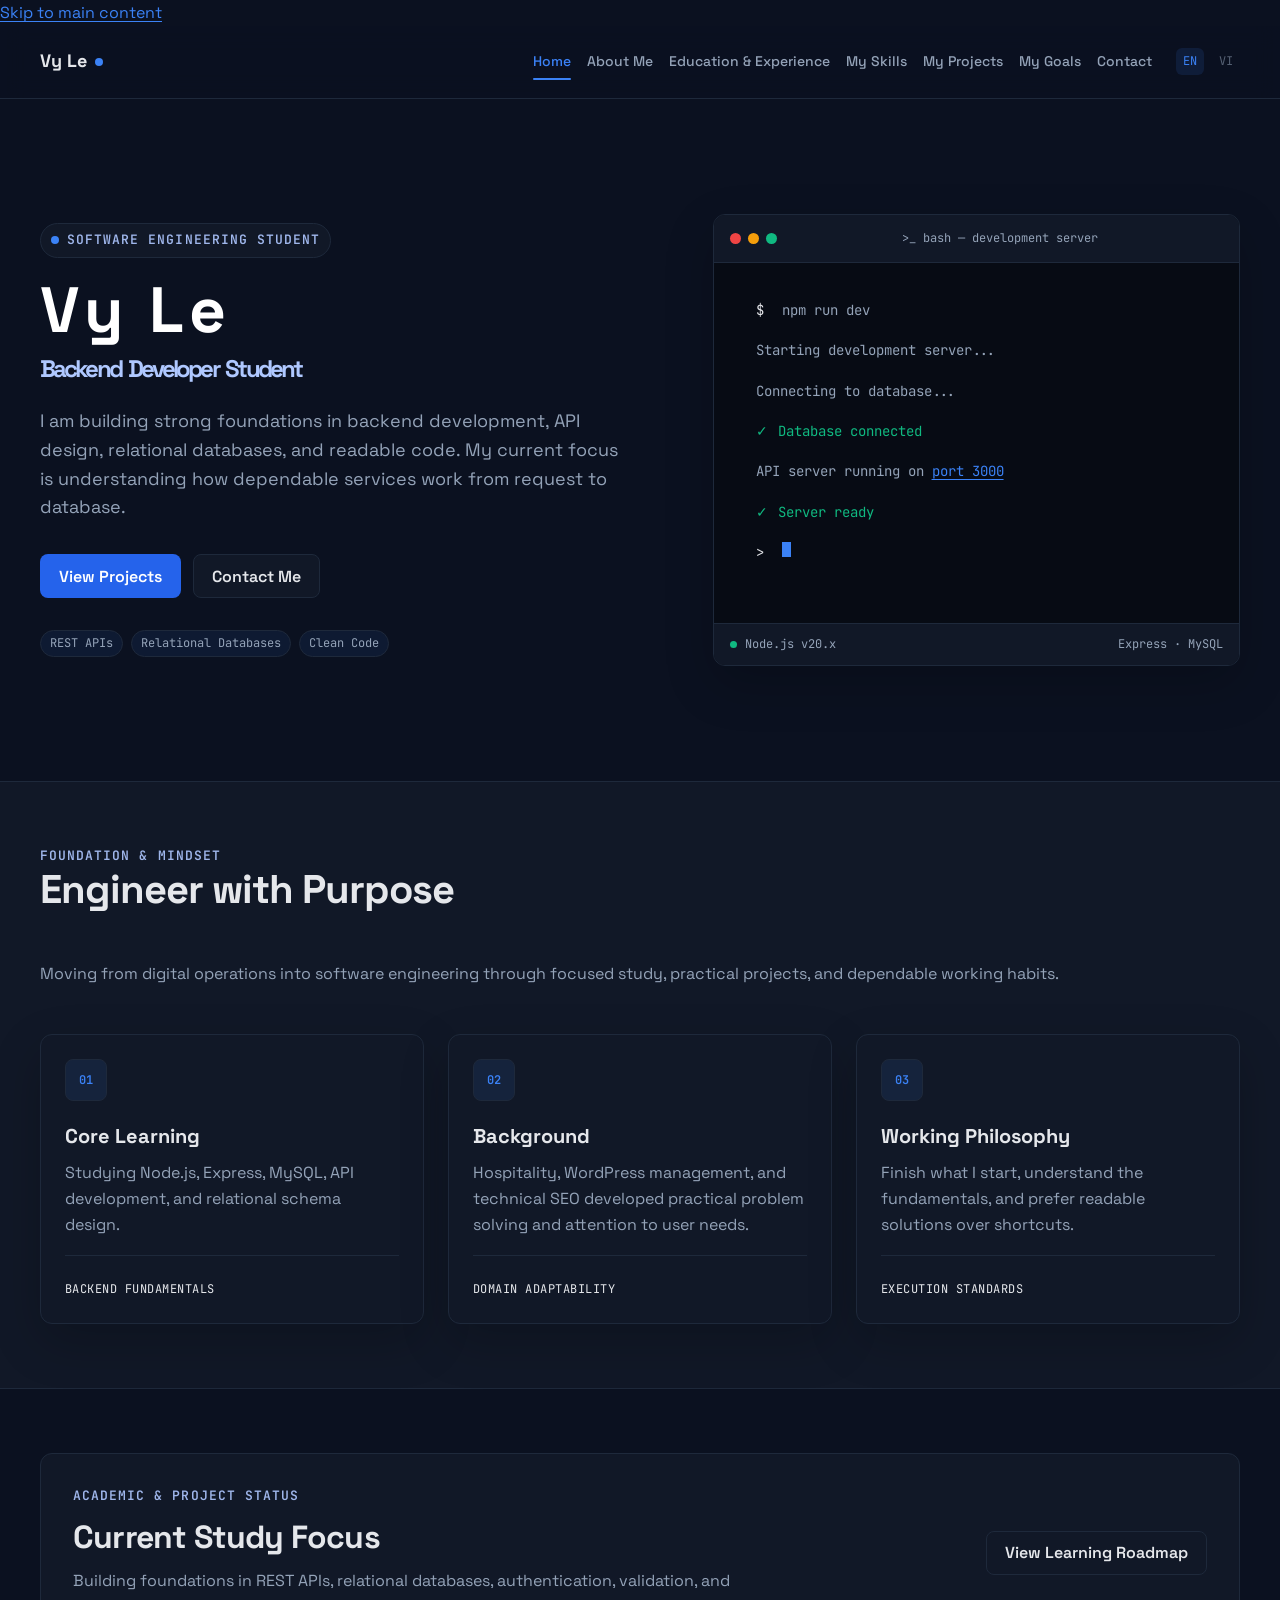
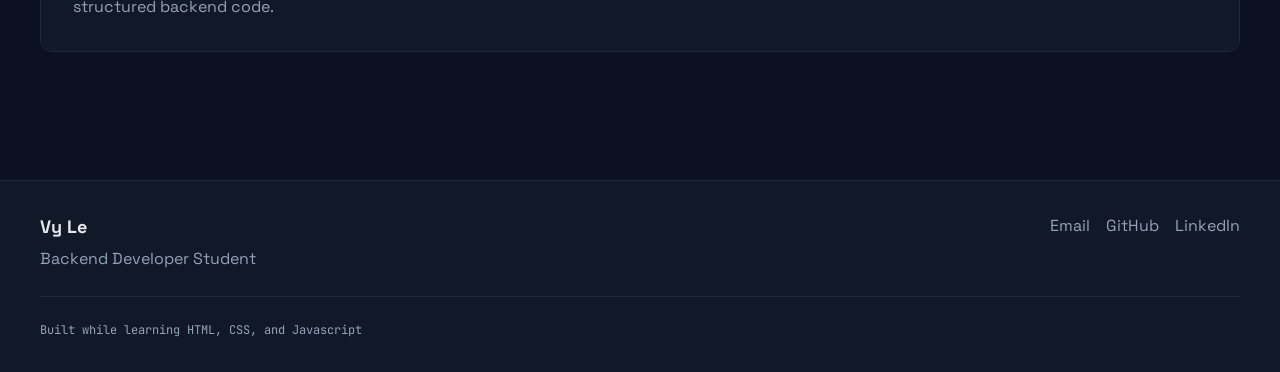
==== index.html @ 4eb712b0 "build shared layout and homepage" ====
<!doctype html>
<html lang="en">
  <head>
    <meta charset="UTF-8" />
    <meta name="viewport" content="width=device-width, initial-scale=1.0" />
    <meta name="description" content="Backend Developer Student" />
    <title>Vy Le</title>

    <link rel="preconnect" href="https://fonts.googleapis.com" />
    <link rel="preconnect" href="https://fonts.gstatic.com" crossorigin />

    <link
      rel="stylesheet"
      href="https://fonts.googleapis.com/css2?family=JetBrains+Mono:wght@400;500;600&family=Space+Grotesk:wght@400;500;600;700&display=swap"
    />

    <link
      rel="stylesheet"
      href="https://fonts.googleapis.com/css2?family=Material+Symbols+Outlined:opsz,wght,FILL,GRAD@20..48,400,0,0"
    />

    <link rel="stylesheet" href="assets/css/style.css" />
    <script src="assets/js/main.js" defer></script>
  </head>
  <body>
    <a class="skip-link" href="#main-content">Skip to main content</a>
    <header class="site-header">
      <div class="container header-inner">
        <a href="index.html" class="site-brand" aria-label="Vy Le, Home">
          Vy Le
          <span class="brand-mark" aria-hidden="true"></span>
        </a>

        <button
          class="menu-toggle"
          type="button"
          aria-controls="primary-navigation"
          aria-expanded="false"
          aria-label="Open navigation menu"
          data-menu-toggle
        >
          <span
            class="material-symbols-outlined"
            aria-hidden="true"
            data-menu-icon
            >menu</span
          >
        </button>

        <nav
          class="site-navigation"
          id="primary-navigation"
          aria-label="Primary navigation"
        >
          <ul class="navigation-list">
            <li><a href="index.html" aria-current="page">Home</a></li>
            <li><a href="about.html">About Me</a></li>
            <li><a href="education.html">Education & Experience</a></li>
            <li><a href="skills.html">My Skills</a></li>
            <li><a href="projects.html">My Projects</a></li>
            <li><a href="goals.html">My Goals</a></li>
            <li><a href="contact.html">Contact</a></li>
          </ul>
        </nav>

        <div class="language-control">
          <span class="language-active" lang="en">EN</span>
          <span
            class="language-disabled"
            lang="vi"
            aria-disabled="true"
            title="Vietnamese version planned"
            >VI</span
          >
        </div>
      </div>
    </header>
    <main id="main-content" tabindex="-1">
      <section class="hero" aria-labelledby="hero-title">
        <div class="container hero-grid">
          <div class="hero-copy">
            <p class="eyebrow hero-status">
              <span class="status-dot" aria-hidden="true"></span>Software
              Engineering Student
            </p>

            <h1 class="hero-title">
              <span class="hero-name">Vy Le</span>
              <span class="hero-role">Backend Developer Student</span>
            </h1>

            <p class="hero-introduction">
              I am building strong foundations in backend development, API
              design, relational databases, and readable code. My current focus
              is understanding how dependable services work from request to
              database.
            </p>

            <div class="hero-actions">
              <a href="projects.html" class="button button-primary"
                >View Projects
                <span class="material-symbols-outlined" aria-hidden="true"
                  >arrow_forward</span
                >
              </a>

              <a href="contact.html" class="button button-secondary"
                >Contact Me</a
              >
            </div>

            <ul class="hero-topics" aria-label="Current technical interests">
              <li class="badge">REST APIs</li>
              <li class="badge">Relational Databases</li>
              <li class="badge">Clean Code</li>
            </ul>
          </div>

          <div class="hero-visual">
            <div
              class="terminal-window"
              aria-label="Local development terminal demonstration"
              data-terminal
            >
              <div class="terminal-titlebar">
                <div class="terminal-dots" aria-hidden="true">
                  <span class="terminal-dot terminal-dot-red"></span>
                  <span class="terminal-dot terminal-dot-yellow"></span>
                  <span class="terminal-dot terminal-dot-green"></span>
                </div>

                <p class="terminal-title">
                  <span aria-hidden="true">&gt;_</span>
                  bash — development server
                </p>
              </div>

              <div class="terminal-output">
                <p class="terminal-line" data-terminal-line>
                  <span class="terminal-prompt">$</span>
                  <code>npm run dev</code>
                </p>

                <p class="terminal-line" data-terminal-line>
                  <code>Starting development server...</code>
                </p>

                <p class="terminal-line" data-terminal-line>
                  <code>Connecting to database...</code>
                </p>

                <p class="terminal-line terminal-success" data-terminal-line>
                  <span aria-hidden="true">✓</span>
                  <code>Database connected</code>
                </p>

                <p class="terminal-line" data-terminal-line>
                  <code
                    >API server running on
                    <span class="terminal-highlight">port 3000</span>
                  </code>
                </p>
                <p class="terminal-line terminal-success" data-terminal-line>
                  <span aria-hidden="true">✓</span>
                  <code>Server ready</code>
                </p>

                <p class="terminal-line" data-terminal-line>
                  <span class="terminal-prompt">&gt;</span>
                  <span class="terminal-cursor" aria-hidden="true"></span>
                  <span class="visually-hidden"
                    >Ready for the next command</span
                  >
                </p>
              </div>

              <div class="terminal-status">
                <span>
                  <span class="terminal-status-dot" aria-hidden="true"> </span>
                  Node.js v20.x
                </span>

                <span>Express · MySQL</span>
              </div>
            </div>
          </div>
        </div>
      </section>

      <section
        class="section foundation-section"
        aria-labelledby="foundation-title"
      >
        <div class="container">
          <div class="foundation-heading">
            <div>
              <p class="eyebrow">Foundation & Mindset</p>

              <h2 id="foundation-title">Engineer with Purpose</h2>
            </div>

            <p class="muted">
              Moving from digital operations into software engineering through
              focused study, practical projects, and dependable working habits.
            </p>
          </div>

          <div class="foundation-grid">
            <article class="card foundation-card">
              <span class="card-index" aria-hidden="true">01</span>

              <h3>Core Learning</h3>

              <p class="muted">
                Studying Node.js, Express, MySQL, API development, and
                relational schema design.
              </p>

              <p class="card-label">Backend fundamentals</p>
            </article>

            <article class="card foundation-card">
              <span class="card-index" aria-hidden="true">02</span>

              <h3>Background</h3>

              <p class="muted">
                Hospitality, WordPress management, and technical SEO developed
                practical problem solving and attention to user needs.
              </p>

              <p class="card-label">Domain adaptability</p>
            </article>

            <article class="card foundation-card">
              <span class="card-index" aria-hidden="true">03</span>

              <h3>Working Philosophy</h3>

              <p class="muted">
                Finish what I start, understand the fundamentals, and prefer
                readable solutions over shortcuts.
              </p>

              <p class="card-label">Execution standards</p>
            </article>
          </div>
        </div>
      </section>

      <section
        class="section study-section"
        aria-labelledby="study-focus-title"
      >
        <div class="container">
          <div class="study-callout">
            <div>
              <p class="eyebrow">Academic & Project Status</p>

              <h2 id="study-focus-title">Current Study Focus</h2>

              <p class="muted">
                Building foundations in REST APIs, relational databases,
                authentication, validation, and structured backend code.
              </p>
            </div>

            <a href="goals.html" class="button button-secondary"
              >View Learning Roadmap</a
            >
          </div>
        </div>
      </section>
    </main>
    <footer class="site-footer">
      <div class="container footer-inner">
        <div class="footer-identity">
          <a href="index.html" class="footer-brand">Vy Le</a>
          <p>Backend Developer Student</p>
        </div>

        <nav class="footer-links" aria-label="Contact links">
          <a href="mailto:lelongvy13@gmail.com">Email</a>
          <a
            href="https://github.com/vy-long-le"
            target="_blank"
            rel="noopener noreferrer"
            >GitHub</a
          >
          <a
            href="https://www.linkedin.com/in/vy-le-long-b9a3243a7/"
            target="_blank"
            rel="noopener noreferrer"
            >LinkedIn</a
          >
        </nav>
        <p class="footer-note">
          Built while learning HTML, CSS, and Javascript
        </p>
      </div>
    </footer>
  </body>
</html>
---- assets/css/style.css ----
:root {
  color-scheme: dark;

  /* Colors */
  --color-canvas: #0b1120;
  --color-surface: #111827;
  --color-surface-raised: #172033;
  --color-border: #1e293b;

  --color-text: #e5e7eb;
  --color-text-muted: #94a3b8;

  --color-accent: #3b82f6;
  --color-button: #2563eb;
  --color-success: #10b981;
  --color-warning: #f59e0b;

  /* Typography */
  --font-interface: "Space Grotesk", Arial, sans-serif;
  --font-mono: "JetBrains Mono", Consolas, monospace;

  /* Layout */
  --container-width: 1200px;
  --gutter-desktop: 24px;
  --gutter-mobile: 16px;

  /* Spacing */
  --sapce-1: 4px;
  --space-2: 8px;
  --space-3: 12px;
  --space-4: 16px;
  --space-5: 24px;
  --space-6: 32px;
  --space-7: 48px;
  --space-8: 64px;

  /* Shape */
  --radius-small: 8px;
  --radius-medium: 12px;

  /* Effects */
  --shadow-card: 0 18px 50px rgb(0 0 0 / 20%);
  --transition-fast: 150ms ease;
}

/* Add the reset */
*,
*::before,
*::after {
  box-sizing: border-box;
}

html {
  min-width: 320px;

  scroll-padding-top: 96px;
}

body {
  min-height: 100vh;
  margin: 0;

  display: flex;
  flex-direction: column;

  background-color: var(--color-canvas);
  color: var(--color-text);

  font-family: var(--font-interface);
  font-size: 16px;
  line-height: 1.6;

  text-rendering: optimizeLegibility;
}

main {
  flex: 1;
}

img,
svg {
  display: block;
  max-width: 100%;
}

button,
input,
textarea,
select {
  font: inherit;
}

button,
a {
  -webkit-tap-highlight-color: transparent;
}

ul,
ol {
  margin-top: 0;
}

p {
  margin-top: 0;
}

a {
  color: var(--color-accent);
  text-decoration-thickness: 1px;
  text-underline-offset: 3px;
}

/* Add the typography system */
h1,
h2,
h3 {
  margin-top: 0;
  color: var(--color-text);
  line-height: 1.15;
  text-wrap: balance;
}

h1 {
  margin-bottom: var(--space-5);
  font-size: clamp(2.5rem, 6vw, 4.5rem);
  letter-spacing: -0.04em;
}

h2 {
  margin-bottom: var(--space-4);
  font-size: clamp(1.75rem, 4vw, 2.5rem);
  letter-spacing: -0.025em;
}

h3 {
  margin-bottom: var(--space-3);
  font-size: 1.25rem;
}

p {
  margin-bottom: var(--space-4);
}

.muted {
  color: var(--color-text-muted);
}

.mono {
  font-family: var(--font-mono);
}

.eyebrow {
  margin-bottom: var(--space-3);
  color: #9fb6eb;

  font-family: var(--font-mono);
  font-size: 0.8125rem;
  font-weight: 600;
  letter-spacing: 0.08em;
  text-transform: uppercase;
}

/* Create the shared container and section spacing */
.container {
  width: min(calc(100% - (var(--gutter-desktop) * 2)), var(--container-width));
  margin-inline: auto;
}

.section {
  padding-block: var(--space-8);
}

.section-heading {
  max-width: 720px;
  margin-bottom: var(--space-7);
}

.section-heading > :last-child {
  margin-bottom: 0;
}

/* At smaller widths, replace the desktop gutter */
@media (max-width: 480px) {
  .container {
    width: min(calc(100% - (var(--gutter-mobile) * 2)), var(--container-width));
  }

  .section {
    padding-block: var(--space-7);
  }
}

/* Create the shared button styles */
.button {
  min-height: 44px;
  padding: 11px 18px;

  display: inline-flex;
  align-items: center;
  justify-content: center;
  gap: var(--space-2);

  border: 1px solid transparent;
  border-radius: var(--radius-small);

  font-weight: 600;
  line-height: 1.2;
  text-decoration: none;

  cursor: pointer;
  transition:
    background-color var(--transition-fast),
    border-color var(--transition-fast),
    transform var(--transition-fast);
}

.button-primary {
  background-color: var(--color-button);
  color: #ffffff;
}

.button-primary:hover {
  background-color: #1d4ed8;
}

.button-secondary {
  border-color: var(--color-border);
  background-color: var(--color-surface);
  color: var(--color-text);
}

.button-secondary:hover {
  border-color: var(--color-accent);
  background-color: var(--color-surface-raised);
}

.button:active {
  transform: translateY(1px);
}

/* Create the card and badge styles */
.card {
  padding: var(--space-5);

  border: 1px solid var(--color-border);
  border-radius: var(--radius-medium);

  background-color: var(--color-surface);
  box-shadow: var(--shadow-card);
}

.card > :last-child {
  margin-bottom: 0;
}

.badge {
  width: fit-content;
  padding: 5px 9px;

  display: inline-flex;
  align-items: center;
  gap: 6px;

  border: 1px solid var(--color-border);
  border-radius: 999px;

  background-color: rgb(59 130 246 / 8%);
  color: var(--color-text-muted);

  font-family: var(--font-mono);
  font-size: 0.75rem;
  line-height: 1.2;
}

.icon-box {
  width: 42px;
  height: 42px;

  display: inline-flex;
  align-items: center;
  justify-content: center;

  border: 1px solid var(--color-border);
  border-radius: var(--radius-small);

  background-color: rgb(59 130 246 / 10%);
  color: var(--color-accent);
}

.material-symbols-outlined {
  font-size: 22px;
  line-height: 1;

  display: inline-block;

  position: fixed;
  top: var(--space-4);
  left: var(--space-4);
  z-index: 1000;

  padding: 10px 14px;
  border-radius: var(--radius-small);

  background-color: var(--color-button);
  color: currentColor;

  font-family: "Material Symbols Outlined";
  font-weight: normal;
  font-size: 24px;
  font-size: normal;

  font-feature-settings: "liga";

  text-decoration: none;

  transform: translateY(-200%);
  transition: transform var(--transition-fast);
}

/* Add visible keyboard focus */
:focus {
  outline: none;
}

:focus-visible {
  outline: 3px solid var(--color-accent);
  outline-offset: 4px;
}

main,
section,
article {
  scroll-margin-top: 96px;
}

/* Style the skip link */
.skip-link:focus {
  transform: translateY(0);
}

/* Respect reduced-motion preferences */
@media (prefers-reduced-motion: reduce) {
  *,
  *::before,
  *::after {
    scroll-behavior: auto !important;
    transition-duration: 0.01ms !important;
    animation-duration: 0.01ms !important;
    animation-iteration-count: 1 !important;
  }

  .terminal-line {
    opacity: 1 !important;
    transform: none !important;
  }

  .terminal-cursor {
    opacity: 1;
  }
}

/* Style the sticky header */
.site-header {
  position: sticky;
  top: 0;
  z-index: 100;

  border-bottom: 1px solid var(--color-border);
  background-color: var(--color-canvas);
}

@supports (backdrop-filter: blur(12px)) {
  .site-header {
    background-color: rgb(11 17 32 / 88%);
    backdrop-filter: blur(12px);
  }
}

.header-inner {
  min-height: 72px;

  display: flex;
  align-items: center;
  gap: var(--space-5);
}

.site-brand {
  flex-shrink: 0;

  display: inline-flex;
  align-items: center;
  gap: var(--space-2);

  color: var(--color-text);
  font-size: 1.125rem;
  font-weight: 700;
  text-decoration: none;
}

.brand-mark {
  width: 8px;
  height: 8px;

  border-radius: 50%;
  background-color: var(--color-accent);
}

/* Style the desktop navigation */
.site-navigation {
  margin-left: auto;
}

.navigation-list {
  margin: 0;
  padding: 0;

  display: flex;
  align-items: center;
  gap: var(--space-4);

  list-style: none;
}

.navigation-list a {
  position: relative;

  display: inline-flex;
  align-items: center;
  min-height: 44px;

  color: var(--color-text-muted);
  font-size: 0.875rem;
  font-weight: 500;
  text-decoration: none;

  transition: color var(--transition-fast);
}

.navigation-list a:hover {
  color: var(--color-text);
}

.navigation-list a[aria-current="page"] {
  color: var(--color-accent);
}

.navigation-list a[aria-current="page"]::after {
  content: "";

  position: absolute;
  right: 0;
  bottom: 4px;
  left: 0;

  height: 2px;
  border-radius: 999px;

  background-color: var(--color-accent);
}

/* Style the language control */
.language-control {
  flex-shrink: 0;

  display: inline-flex;
  align-items: center;
  gap: var(--space-2);

  font-family: var(--font-mono);
  font-size: 0.75rem;
}

.language-active,
.language-disabled {
  padding: 4px 7px;
  border-radius: 6px;
}

.language-active {
  background-color: rgb(59 130 246 / 12%);
  color: var(--color-accent);
}

.language-disabled {
  color: var(--color-text-muted);
  cursor: not-allowed;
  opacity: 0.55;
}

/* Style the menu button */
.menu-toggle {
  width: 44px;
  height: 44px;

  display: none;
  align-items: center;
  justify-content: center;

  border: 1px solid var(--color-border);
  border-radius: var(--radius-small);

  background-color: var(--color-surface);
  color: var(--color-text);

  cursor: pointer;
}

.menu-toggle:hover {
  border-color: var(--color-accent);
  background-color: var(--color-surface-raised);
}

/* Add the mobile header layout */
@media (max-width: 899px) {
  .header-inner {
    min-height: 64px;
    flex-wrap: wrap;
    gap: var(--space-3);
  }

  .language-control {
    margin-left: auto;
  }

  .js .menu-toggle {
    display: inline-flex;
  }

  .site-navigation {
    width: 100%;
    margin-left: 0;
    order: 4;
  }

  .navigation-list {
    padding-block: var(--space-3) var(--space-4);

    flex-direction: column;
    align-items: stretch;
    gap: var(--sapce-1);

    border-top: 1px solid var(--color-border);
  }

  .navigation-list a {
    width: 100%;
    padding: 8px 10px;

    border-radius: var(--radius-small);
  }

  .navigation-list a:hover,
  .navigation-list a[aria-current="page"] {
    background-color: rgb(59 130 246 / 10%);
  }

  .navigation-list a[aria-current="page"]::after {
    display: none;
  }

  .hero {
    padding-block: var(--space-8);
  }

  .hero-grid {
    grid-template-columns: 1fr;
    gap: var(--space-7);
  }

  .hero-copy {
    max-width: 720px;
  }

  .hero-visual {
    max-width: 720px;
  }

  .foundation-heading,
  .foundation-grid {
    grid-template-columns: 1fr;
  }

  .foundation-heading {
    gap: var(--space-4);
  }

  .foundation-card {
    min-height: auto;
  }

  .study-callout {
    flex-direction: column;
    align-items: flex-start;
    gap: var(--space-5);
  }
}

@media (max-width: 480px) {
  .hero {
    padding-block: var(--space-7);
  }

  .hero-actions {
    align-items: stretch;
  }

  .hero-actions .button {
    width: 100%;
  }
}

/* Style the footer */
.site-footer {
  margin-top: var(--space-8);
  padding-block: var(--space-6);

  border-top: 1px solid var(--color-border);
  background-color: var(--color-surface);
}

.footer-inner {
  display: grid;
  grid-template-columns: 1fr auto;
  align-items: start;
  gap: var(--space-5);
}

.footer-brand {
  color: var(--color-text);
  font-size: 1.125rem;
  font-weight: 700;
  text-decoration: none;
}

.footer-identity p {
  margin: var(--sapce-1) 0 0;
  color: var(--color-text-muted);
}

.footer-links {
  display: flex;
  flex-wrap: wrap;
  gap: var(--space-4);
}

.footer-links a {
  color: var(--color-text-muted);
  text-decoration: none;
}

.footer-links a:hover {
  color: var(--color-accent);
}

.footer-note {
  grid-column: 1 / -1;

  margin: 0;
  padding-top: var(--space-5);

  border-top: 1px solid var(--color-border);

  color: var(--color-text-muted);
  font-family: var(--font-mono);
  font-size: 0.75rem;
}

@media (max-width: 600px) {
  .footer-inner {
    grid-template-columns: 1fr;
  }

  .footer-links {
    flex-direction: column;
    align-items: flex-start;
    gap: var(--space-2);
  }

  .footer-note {
    grid-column: auto;
  }
}

/* Style the Hero section */
.hero {
  position: relative;
  overflow: hidden;

  padding-block: clamp(72px, 9vw, 120px);
}

.hero-grid {
  display: grid;
  grid-template-columns:
    minmax(0, 1.05fr)
    minmax(360px, 0.95fr);

  align-items: center;
  gap: clamp(48px, 7vw, 96px);
}

.hero-copy {
  max-width: 680px;
}

.hero-copy .eyebrow {
  margin-bottom: var(--space-4);
}

.hero-name,
.hero-role {
  display: block;
}

.hero-name {
  margin-bottom: var(--space-2);
  color: white;
  font-family: var(--font-interface);
  font-size: 4rem;
  letter-spacing: 0.08em;
}

.hero-role {
  max-width: 650px;
  color: #afc8ff;
  font-size: 1.5rem;
  word-spacing: 0.15em;
}

.hero-introduction {
  max-width: 620px;
  margin-bottom: var(--space-6);

  color: var(--color-text-muted);
  font-size: clamp(1rem, 1.5vw, 1.125rem);
}

/* Style the CTA group */
.hero-actions {
  margin-bottom: var(--space-6);

  display: flex;
  flex-wrap: wrap;
  align-items: center;
  gap: var(--space-3);
}

.hero-actions .material-symbols-outlined {
  font-size: 20px;
}

/* Style the technical labels */
.hero-topics {
  margin: 0;
  padding: 0;

  display: flex;
  flex-wrap: wrap;
  gap: var(--space-2);

  list-style: none;
}

/* Style the terminal area */
.hero-visual {
  min-width: 0;
}

.terminal-window {
  overflow: hidden;

  border: 1px solid var(--color-border);
  border-radius: var(--radius-medium);

  background-color: #070b14;
  box-shadow: var(--shadow-card);

  font-family: var(--font-mono);
}

.terminal-titlebar {
  min-height: 48px;
  padding-inline: var(--space-4);

  display: grid;
  grid-template-columns: auto 1fr auto;
  align-items: center;
  gap: var(--space-4);

  border-bottom: 1px solid var(--color-border);
  background-color: var(--color-surface);
}

.terminal-title {
  margin: 0;

  color: var(--color-text-muted);
  font-size: 0.75rem;
  text-align: center;
}

.hero-status {
  width: fit-content;
  padding: 6px 10px;

  display: inline-flex;
  align-items: center;
  gap: var(--space-2);

  border: 1px solid var(--color-border);
  border-radius: 999px;

  background-color: var(--color-surface);
}

.status-dot {
  width: 8px;
  height: 8px;
  flex: 0 0 auto;

  border-radius: 50%;
  background-color: var(--color-accent);
}

.visually-hidden {
  position: absolute;

  width: 1px;
  height: 1px;
  padding: 0;
  margin: -1px;

  overflow: hidden;
  clip: rect(0 0 0 0);
  white-space: nowrap;

  border: 0;
}

/* Style the window dots */
.terminal-dots {
  display: flex;
  align-items: center;
  gap: 7px;
}

.terminal-dot {
  width: 11px;
  height: 11px;

  display: block;

  border-radius: 50%;
}

.terminal-dot-red {
  background-color: #ef4444;
}

.terminal-dot-yellow {
  background-color: var(--color-warning);
}

.terminal-dot-green {
  background-color: var(--color-success);
}

/* Style the terminal output */
.terminal-output {
  min-height: 360px;
  padding: 36px 42px;

  display: flex;
  flex-direction: column;
  align-items: stretch;
  justify-content: flex-start;

  text-align: left;
}

.terminal-line {
  margin: 0 0 18px;

  display: flex;
  align-items: baseline;
  gap: 10px;

  color: var(--color-text-muted);
  font-size: 0.875rem;
  line-height: 1.6;
  white-space: normal;

  opacity: 1;
  transform: translateY(0);
}

.terminal-line:last-child {
  margin-bottom: 0;
}

.terminal-line code {
  min-width: 0;

  color: inherit;
  font-family: inherit;
}

.terminal-prompt {
  margin-right: var(--space-2);
  color: var(--color-text);
}

.terminal-success {
  color: var(--color-success);
}

.terminal-highlight {
  color: var(--color-accent);
  text-decoration: underline;
  text-underline-offset: 3px;
}

/* Style the terminal status bar */
.terminal-status {
  min-height: 42px;
  padding-inline: var(--space-4);

  display: flex;
  align-items: center;
  justify-content: space-between;
  gap: var(--space-4);

  border-top: 1px solid var(--color-border);
  background-color: var(--color-surface);

  color: var(--color-text-muted);
  font-size: 0.75rem;
}

.terminal-status > span {
  display: inline-flex;
  align-items: center;
  gap: var(--space-2);
}

.terminal-status-dot {
  width: 7px;
  height: 7px;

  border-radius: 50%;
  background-color: var(--color-success);
}

/* Add the cursor animation */
.terminal-cursor {
  width: 9px;
  height: 1.1em;

  display: inline-block;
  vertical-align: -0.15em;

  background-color: var(--color-accent);

  animation: terminal-blink 1s steps(1, end) infinite;
}

@keyframes terminal-blink {
  50% {
    opacity: 0;
  }
}

/* Add the progressive reveal styles */
.terminal-window.is-animating .terminal-line {
  opacity: 0;
  transform: translateY(5px);

  transition:
    opacity 180ms ease,
    transform 180ms ease;
}

.terminal-window.is-animating .terminal-line.is-visible {
  opacity: 1;
  transform: translateY(0);
}

/* Style the section heading */
.foundation-section {
  border-top: 1px solid var(--color-border);
  background-color: var(--color-surface);
}

.foundation-heading {
  margin-bottom: var(--space-7);

  display: grid;
  grid-template-columns: minmax(0, 1fr), minmax(320px, 0.8fr);
  align-items: end;
  gap: var(--space-7);
}

.foundation-heading h2,
.foundation-heading p {
  margin-bottom: 0;
}

/* Style the card grid */
.foundation-grid {
  display: grid;
  grid-template-columns: repeat(3, minmax(0, 1fr));
  gap: var(--space-5);
}

.foundation-card {
  min-height: 290px;

  display: flex;
  flex-direction: column;
}

.card-index {
  width: 42px;
  height: 42px;
  margin-bottom: var(--space-5);

  display: inline-flex;
  align-items: center;
  justify-content: center;

  border: 1px solid var(--color-border);
  border-radius: var(--radius-small);

  background-color: rgb(59 130 246 / 10%);
  color: var(--color-accent);

  font-family: var(--font-mono);
  font-size: 0.75rem;
  font-weight: 600;
}

.card-label {
  margin-top: auto;
  margin-bottom: 0;
  padding-top: var(--space-5);

  border-top: 1px solid var(--color-border);

  color: var(--color-text);
  font-family: var(--font-mono);
  font-size: 0.75rem;
  letter-spacing: 0.04em;
  text-transform: uppercase;
}

/* Style the callout */
.study-section {
  border-top: 1px solid var(--color-border);
}

.study-callout {
  padding: var(--space-6);

  display: flex;
  align-items: center;
  justify-content: space-between;
  gap: var(--space-7);

  border: 1px solid var(--color-border);
  border-radius: var(--radius-medium);

  background-color: var(--color-surface);
}

.study-callout h2 {
  margin-bottom: var(--space-3);
  font-size: clamp(1.5rem, 3vw, 2rem);
}

.study-callout p:last-child {
  max-width: 720px;
  margin-bottom: 0;
}

.study-callout .button {
  flex-shrink: 0;
}
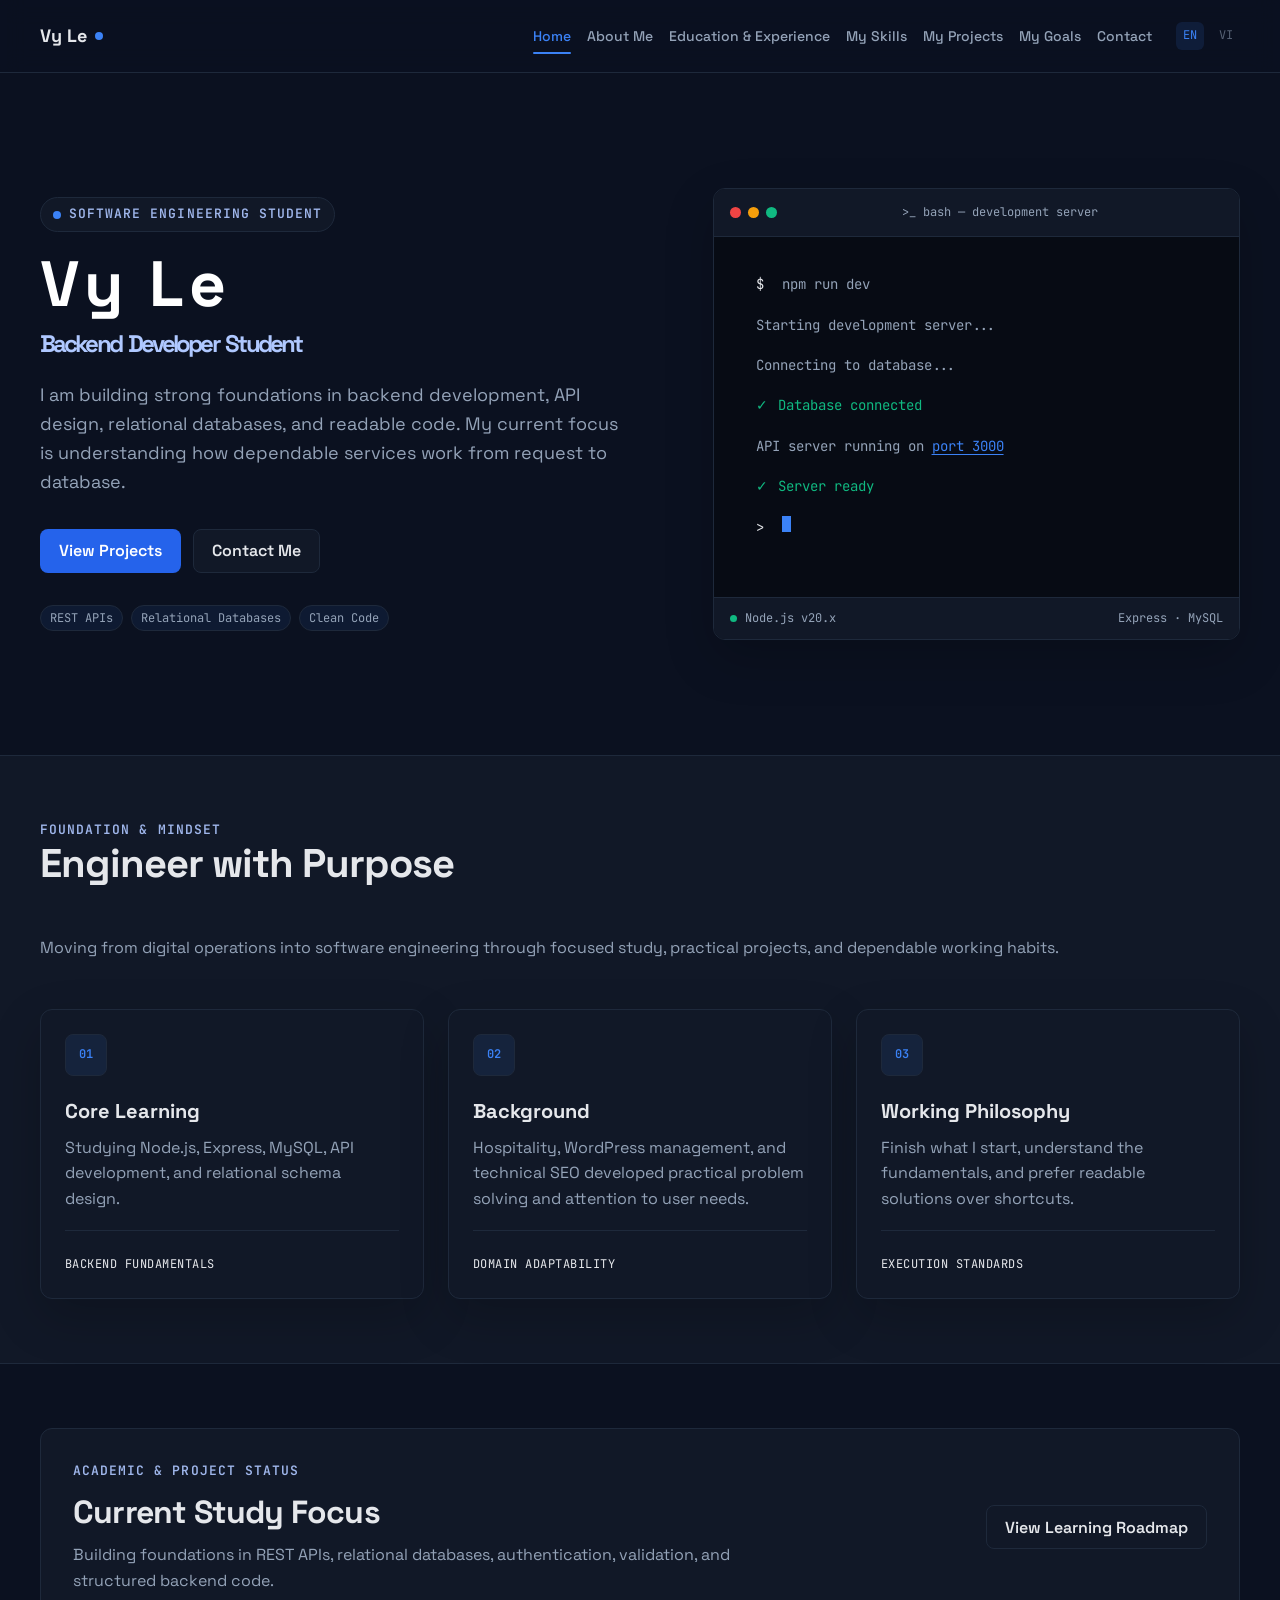
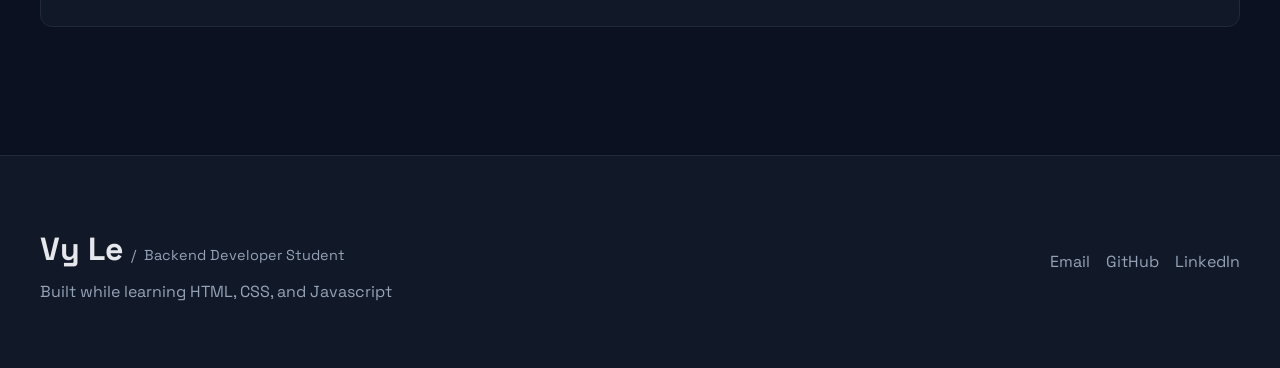
==== commit b481ab74: "fix: hamburger menu & modify: footer" ====
--- a/index.html
+++ b/index.html
@@ -39,12 +39,7 @@
           aria-label="Open navigation menu"
           data-menu-toggle
         >
-          <span
-            class="material-symbols-outlined"
-            aria-hidden="true"
-            data-menu-icon
-            >menu</span
-          >
+          <span class="menu-icon" aria-hidden="true" data-menu-icon>☰</span>
         </button>
 
         <nav
@@ -79,7 +74,7 @@
       <section class="hero" aria-labelledby="hero-title">
         <div class="container hero-grid">
           <div class="hero-copy">
-            <p class="eyebrow hero-status">
+            <p class="eyebrow status-pill">
               <span class="status-dot" aria-hidden="true"></span>Software
               Engineering Student
             </p>
@@ -275,28 +270,45 @@
     <footer class="site-footer">
       <div class="container footer-inner">
         <div class="footer-identity">
-          <a href="index.html" class="footer-brand">Vy Le</a>
-          <p>Backend Developer Student</p>
+          <p class="footer-role">
+            <strong>Vy Le</strong>
+            <span class="footer-divider" aria-hidden="true">/</span>
+            <span>Backend Developer Student</span>
+          </p>
+
+          <p class="footer-note">
+            Built while learning HTML, CSS, and Javascript
+          </p>
         </div>
 
         <nav class="footer-links" aria-label="Contact links">
-          <a href="mailto:lelongvy13@gmail.com">Email</a>
+          <a href="mailto:lelongvy13@gmail.com">
+            <span class="material-symbols-outlined" aria-hidden="true"
+              >mail</span
+            >
+            Email</a
+          >
           <a
             href="https://github.com/vy-long-le"
             target="_blank"
             rel="noopener noreferrer"
-            >GitHub</a
+          >
+            <span class="material-symbols-outlined" aria-hidden="true"
+              >code</span
+            >
+            GitHub</a
           >
           <a
             href="https://www.linkedin.com/in/vy-le-long-b9a3243a7/"
             target="_blank"
             rel="noopener noreferrer"
-            >LinkedIn</a
+          >
+            <span class="material-symbols-outlined" aria-hidden="true"
+              >badge</span
+            >
+            LinkedIn</a
           >
         </nav>
-        <p class="footer-note">
-          Built while learning HTML, CSS, and Javascript
-        </p>
       </div>
     </footer>
   </body>
--- a/assets/css/style.css
+++ b/assets/css/style.css
@@ -160,6 +160,23 @@
   text-transform: uppercase;
 }
 
+.status-pill {
+  width: fit-content;
+  margin-bottom: var(--space-5);
+  padding: 6px 12px;
+
+  display: inline-flex;
+  align-items: center;
+  gap: var(--space-2);
+
+  border: 1px solid var(--color-border);
+  border-radius: 999px;
+
+  background-color: var(--color-surface);
+
+  white-space: nowrap;
+}
+
 /* Create the shared container and section spacing */
 .container {
   width: min(calc(100% - (var(--gutter-desktop) * 2)), var(--container-width));
@@ -334,6 +351,29 @@
 }
 
 /* Style the skip link */
+.skip-link {
+  position: fixed;
+  top: 0;
+  left: var(--space-4);
+  z-index: 1000;
+
+  padding: 10px 14px;
+
+  border-radius: var(--radius-small);
+
+  background-color: var(--color-button);
+  color: #ffffff;
+
+  font-weight: 600;
+  text-decoration: none;
+
+  transform: translateY(-150%);
+}
+
+.skip-link:focus-visible {
+  transform: translateY(16px);
+}
+
 .skip-link:focus {
   transform: translateY(0);
 }
@@ -593,6 +633,77 @@
     align-items: flex-start;
     gap: var(--space-5);
   }
+
+  .project-grid,
+  .standards-grid {
+    grid-template-columns: 1fr;
+  }
+
+  .project-card {
+    min-height: auto;
+  }
+
+  .standard-item {
+    border-left: 0;
+    border-top: 1px solid var(--color-border);
+  }
+
+  .skills-grid,
+  .learning-layout {
+    grid-template-columns: 1fr;
+  }
+
+  .skill-card {
+    min-height: auto;
+  }
+
+  .about-story,
+  .values-grid,
+  .direction-panel,
+  .direction-columns {
+    grid-template-columns: 1fr;
+  }
+
+  .direction-panel {
+    padding: var(--space-5);
+  }
+
+  .contact-layout,
+  .form-row {
+    grid-template-columns: 1fr;
+  }
+
+  .contact-form-panel {
+    padding: var(--space-5);
+  }
+
+  .education-layout {
+    grid-template-columns: 1fr;
+  }
+
+  .education-sidebar {
+    position: static;
+  }
+
+  .roadmap-stage {
+    grid-template-columns: 42px 1fr;
+  }
+
+  .roadmap-status {
+    grid-column: 2;
+    width: fit-content;
+  }
+
+  .goals-support-grid,
+  .goal-principles {
+    grid-template-columns: 1fr;
+  }
+
+  .internship-callout {
+    flex-direction: column;
+    align-items: flex-start;
+    padding: var(--space-5);
+  }
 }
 
 @media (max-width: 480px) {
@@ -619,10 +730,33 @@
 }
 
 .footer-inner {
-  display: grid;
-  grid-template-columns: 1fr auto;
-  align-items: start;
-  gap: var(--space-5);
+  min-height: 120px;
+  padding-block: var(--space-6);
+
+  display: flex;
+  align-items: center;
+  justify-content: space-between;
+  gap: var(--space-6);
+}
+
+.footer-role,
+.footer-note {
+  margin: 0;
+}
+
+.footer-role {
+  display: flex;
+  align-items: baseline;
+  flex-wrap: wrap;
+  gap: var(--space-2);
+
+  color: #7a879a;
+  font-size: 0.9rem;
+}
+
+.footer-role strong {
+  color: var(--color-text);
+  font-size: 2rem;
 }
 
 .footer-brand {
@@ -653,16 +787,7 @@
 }
 
 .footer-note {
-  grid-column: 1 / -1;
-
-  margin: 0;
-  padding-top: var(--space-5);
-
-  border-top: 1px solid var(--color-border);
-
-  color: var(--color-text-muted);
-  font-family: var(--font-mono);
-  font-size: 0.75rem;
+  margin-top: var(--space-2);
 }
 
 @media (max-width: 600px) {
@@ -799,20 +924,6 @@
   text-align: center;
 }
 
-.hero-status {
-  width: fit-content;
-  padding: 6px 10px;
-
-  display: inline-flex;
-  align-items: center;
-  gap: var(--space-2);
-
-  border: 1px solid var(--color-border);
-  border-radius: 999px;
-
-  background-color: var(--color-surface);
-}
-
 .status-dot {
   width: 8px;
   height: 8px;
@@ -1085,3 +1196,830 @@
 .study-callout .button {
   flex-shrink: 0;
 }
+
+/* Add the reusable page introduction styles */
+.page-hero {
+  padding-block: clamp(64px, 8vw, 96px);
+
+  border-bottom: 1px solid var(--color-border);
+}
+
+.page-hero h1 {
+  max-width: 800px;
+}
+
+.page-introduction {
+  max-width: 720px;
+  margin-bottom: 0;
+
+  color: var(--color-text-muted);
+  font-size: 1.125rem;
+  line-height: 1.75;
+}
+
+/* Style the project grid */
+.project-grid {
+  display: grid;
+  grid-template-columns: repeat(2, minmax(0, 1fr));
+  gap: var(--space-5);
+}
+
+.project-card {
+  min-height: 430px;
+
+  display: flex;
+  flex-direction: column;
+}
+
+.project-card-header {
+  margin-bottom: var(--space-5);
+
+  display: flex;
+  flex-wrap: wrap;
+  align-items: center;
+  justify-content: space-between;
+  gap: var(--space-3);
+}
+
+.project-status {
+  color: var(--color-accent);
+
+  font-family: var(--font-mono);
+  font-size: 0.75rem;
+  font-weight: 600;
+  text-transform: uppercase;
+}
+
+.project-card h2 {
+  font-size: 1.5rem;
+}
+
+.project-objectives {
+  margin-top: var(--space-4);
+  padding-top: var(--space-4);
+
+  border-top: 1px solid var(--color-border);
+}
+
+.project-objectives h3 {
+  font-family: var(--font-mono);
+  font-size: 0.8125rem;
+  text-transform: uppercase;
+}
+
+.project-objectives ul {
+  margin-bottom: 0;
+  padding-left: 20px;
+
+  color: var(--color-text-muted);
+}
+
+/* Style the technology labels */
+.technology-list {
+  margin: 0 0 auto;
+  padding: var(--space-5) 0 0;
+
+  display: flex;
+  flex-wrap: wrap;
+  gap: var(--space-2);
+
+  list-style: none;
+}
+
+.technology-list li {
+  padding: 5px 9px;
+
+  border: 1px solid var(--color-border);
+  border-radius: 999px;
+
+  color: var(--color-text-muted);
+
+  font-family: var(--font-mono);
+  font-size: 0, 75rem;
+}
+
+/* Style Development Standards */
+.standards-secion {
+  border-top: 1px solid var(--color-border);
+  background-color: var(--color-surface);
+}
+
+.standards-grid {
+  display: grid;
+  grid-template-columns: repeat(4, minmax(0, 1fr));
+  gap: var(--space-5);
+}
+
+.standard-item {
+  padding: var(--space-5);
+
+  border-left: 1px solid var(--color-border);
+}
+
+.standard-item h3 {
+  font-size: 1.125rem;
+}
+
+/* Style the Skills grid */
+.skills-grid {
+  display: grid;
+  grid-template-columns: repeat(2, minmax(0, 1fr));
+  gap: var(--space-5);
+}
+
+.skill-card {
+  min-height: 340px;
+
+  display: flex;
+  flex-direction: column;
+}
+
+.skill-card-header {
+  margin-bottom: var(--space-5);
+
+  display: flex;
+  align-items: center;
+  justify-content: space-between;
+  gap: var(--space-3);
+}
+
+.skill-marker {
+  min-width: 44px;
+  height: 44px;
+  padding-inline: 8px;
+
+  display: inline-flex;
+  align-items: center;
+  justify-content: center;
+
+  border: 1px solid var(--color-border);
+  border-radius: var(--radius-small);
+
+  font-family: var(--font-mono);
+  font-family: 0.75rem;
+  font-weight: 600;
+}
+
+.skill-card h2 {
+  margin-bottom: var(--space-2);
+  font-size: 1.5rem;
+}
+
+.skill-category {
+  margin-bottom: var(--space-4);
+
+  color: var(--color-text-muted);
+  font-family: var(--font-mono);
+  font-size: 0.75rem;
+  text-transform: uppercase;
+}
+
+.skill-objective {
+  margin-top: auto;
+  padding: var(--space-5);
+
+  border-top: 1px solid var(--color-border);
+}
+
+.skill-objective strong {
+  display: block;
+  margin-bottom: var(--space-2);
+
+  color: var(--color-accent);
+  font-family: var(--font-mono);
+  font-size: 0.75rem;
+  text-transform: uppercase;
+}
+
+.skill-objective p {
+  margin: 0;
+  color: var(--color-text-muted);
+}
+
+/* Style the Learning Approach */
+.learning-section {
+  border-top: 1px solid var(--color-border);
+  background-color: var(--color-surface);
+}
+
+.learning-layout {
+  display: grid;
+  grid-template-columns: minmax(0, 0.8fr) minmax(420px, 1.2fr);
+  align-items: start;
+  gap: var(--space-8);
+}
+
+.learning-copy {
+  max-width: 520px;
+}
+
+.discipline-list {
+  margin: 0;
+  padding: 0;
+
+  display: grid;
+  gap: var(--space-3);
+
+  list-style: none;
+}
+
+.discipline-list li {
+  padding: var(--space-4);
+
+  display: grid;
+  grid-template-columns: 42px 1fr;
+  gap: var(--space-4);
+
+  border: 1px solid var(--color-border);
+  border-radius: var(--radius-small);
+
+  background-color: var(--color-canvas);
+}
+
+.discipline-list li > span {
+  color: var(--color-accent);
+  font-family: var(--font-mono);
+  font-size: 0.75rem;
+}
+
+.discipline-list strong {
+  display: block;
+  margin-bottom: var(--sapce-1);
+}
+
+.discipline-list p {
+  margin: 0;
+  color: var(--color-text-muted);
+}
+
+/* Add the About styles */
+.about-story {
+  display: grid;
+  grid-template-columns: minmax(280px, 0.7fr) minmax(0, 1.3fr);
+  align-items: start;
+  gap: var(--space-8);
+}
+
+.profile-summary {
+  display: grid;
+  gap: var(--space-5);
+}
+
+.profile-monogram {
+  width: 96px;
+  height: 96px;
+
+  display: flex;
+  align-items: center;
+  justify-content: center;
+
+  border: 1px solid var(--color-border);
+  border-radius: var(--radius-medium);
+
+  background-color: rgb(59 130 246 / 10%);
+  color: var(--color-accent);
+
+  font-family: var(--font-mono);
+  font-size: 2rem;
+  font-weight: 700;
+}
+
+.profile-summary h2 {
+  margin-bottom: var(--space-1);
+  font-size: 1.75rem;
+}
+
+.profile-facts {
+  margin: 0;
+
+  display: grid;
+  gap: var(--space-4);
+}
+
+.profile-facts div {
+  padding-top: var(--space-3);
+  border-top: 1px solid var(--color-border);
+}
+
+.profile-facts dt {
+  color: var(--color-text-muted);
+  font-family: var(--font-mono);
+  font-size: 0.75rem;
+  text-transform: uppercase;
+}
+
+.profile-facts dd {
+  margin: var(--sapce-1) 0 0;
+  color: var(--color-text);
+}
+
+.about-narrative {
+  max-width: 760px;
+}
+
+.about-narrative p {
+  color: var(--color-text-muted);
+  font-size: 1.0625rem;
+  line-height: 1.8;
+}
+
+/* Style the values and direction */
+.values-section {
+  border-block: 1px solid var(--color-border);
+  background-color: var(--color-surface);
+}
+
+.values-grid {
+  display: grid;
+  grid-template-columns: repeat(3, minmax(3, minmax(0, 1fr)));
+  gap: var(--space-5);
+}
+
+.value-card {
+  min-height: 270px;
+}
+
+.direction-panel {
+  padding: var(--space-7);
+
+  display: grid;
+  grid-template-columns: minmax(0, 0.8fr) minmax(420px, 1.2fr);
+  gap: var(--space-8);
+
+  border: 1px solid var(--color-border);
+  border-radius: var(--radius-medium);
+
+  background-color: var(--color-surface);
+}
+
+.direction-actions {
+  margin-top: var(--space-6);
+
+  display: flex;
+  flex-wrap: wrap;
+  gap: var(--space-3);
+}
+
+.direction-columns {
+  display: grid;
+  grid-template-columns: repeat(2, minmax(0, 1fr));
+  gap: var(--space-5);
+}
+
+.direction-columns article {
+  padding-left: var(--space-5);
+  border-left: 1px solid var(--color-border);
+}
+
+.direction-columns ul {
+  margin-bottom: 0;
+  padding-left: 20px;
+  color: var(--color-text-muted);
+}
+
+/* Style the Contact layout */
+.contact-layout {
+  display: grid;
+  grid-template-columns: minmax(320px, 0.8fr) minmax(0, 1.2fr);
+  align-items: start;
+  gap: var(--space-8);
+}
+
+.contact-information {
+  display: grid;
+  gap: var(--space-6);
+}
+
+.contact-channel-list {
+  display: grid;
+  gap: var(--space-3);
+
+  font-style: normal;
+}
+
+.contact-link {
+  padding: var(--space-4);
+
+  display: grid;
+  grid-template-columns: 46px minmax(0, 1fr);
+  align-items: center;
+  gap: var(--space-4);
+
+  border: 1px solid var(--color-border);
+  border-radius: var(--radius-small);
+
+  background-color: var(--color-surface);
+  color: var(--color-text);
+  text-decoration: none;
+}
+
+.contact-link:hover {
+  border-color: var(--color-accent);
+}
+
+.contact-marker {
+  width: 42px;
+  height: 42px;
+
+  display: inline-flex;
+  align-items: center;
+  justify-content: center;
+
+  border-radius: var(--radius-small);
+
+  background-color: rgb(59 130 246 / 10%);
+  color: var(--color-accent);
+
+  font-family: var(--font-mono);
+  font-size: 0.75rem;
+  font-weight: 700;
+}
+
+.contact-link small,
+.contact-link strong {
+  display: block;
+}
+
+.contact-link small {
+  margin-bottom: 3px;
+
+  color: var(--color-text-muted);
+  font-family: var(--font-mono);
+  font-size: 0.7rem;
+  text-transform: uppercase;
+}
+
+.contact-link strong {
+  overflow-wrap: anywhere;
+}
+
+.contact-status {
+  box-shadow: none;
+}
+
+.contact-timezone {
+  margin-bottom: 0;
+
+  display: flex;
+  align-items: center;
+  gap: var(--space-2);
+
+  color: var(--color-text-muted);
+  font-family: var(--font-mono);
+  font-size: 0.75rem;
+}
+
+/* Style the form */
+.contact-form-panel {
+  padding: var(--space-7);
+}
+
+.contact-form-heading {
+  margin-bottom: var(--space-6);
+}
+
+.form-row {
+  display: grid;
+  grid-template-columns: repeat(2, minmax(0, 1fr));
+  gap: var(--space-4);
+}
+
+.form-field {
+  margin-bottom: var(--space-5);
+
+  display: grid;
+  gap: var(--space-2);
+}
+
+.form-field label {
+  color: var(--color-text);
+  font-weight: 600;
+}
+
+.required-marker {
+  color: var(--color-warning);
+}
+
+.form-field input,
+.form-field textarea {
+  width: 100%;
+  padding: 12px 14px;
+
+  border: 1px solid var(--color-border);
+  border-radius: var(--radius-small);
+
+  background-color: var(--color-canvas);
+  color: var(--color-text);
+}
+
+.form-field textarea {
+  min-height: 160px;
+  resize: vertical;
+}
+
+.form-field input:hover,
+.form-field textarea:hover {
+  border-color: var(--color-text-muted);
+}
+
+.form-field input:focus,
+.form-field textarea:focus {
+  border-color: var(--color-accent);
+}
+
+.form-disclaimer {
+  margin: var(--space-3) 0 0;
+
+  color: var(--color-text-muted);
+  font-size: 0.8125rem;
+}
+
+.form-feedback {
+  margin: var(--space-4) 0 0;
+  padding: var(--space-4);
+
+  border: 1px solid var(--color-border);
+  border-radius: var(--radius-small);
+
+  background-color: rgb(59 130 246 / 8%);
+  color: var(--color-text);
+}
+
+.contact-form-button {
+  width: 100%;
+  min-height: 54px;
+  gap: var(--space-3);
+}
+
+.contact-form-button .material-symbols-outlined {
+  font-size: 20px;
+}
+
+/* Style the two-column layout */
+.education-layout {
+  display: grid;
+  grid-template-columns: minmax(0, 1.3fr) minmax(320px, 0.7fr);
+  align-items: start;
+  gap: var(--space-8);
+}
+
+.education-sidebar {
+  display: grid;
+  gap: var(--space-5);
+}
+
+/* Style the timeline */
+.timeline-list {
+  position: relative;
+
+  margin: 0;
+  padding: 0 0 0 32px;
+
+  display: grid;
+  gap: var(--space-5);
+
+  list-style: none;
+}
+
+.timeline-list::before {
+  content: "";
+
+  position: absolute;
+  top: 8px;
+  bottom: 8px;
+  left: 7px;
+
+  width: 1px;
+
+  background-color: var(--color-border);
+}
+
+.timeline-list > li {
+  position: relative;
+}
+
+.timeline-list > li::before {
+  content: "";
+
+  position: absolute;
+  top: 28px;
+  left: -31px;
+
+  width: 14px;
+  height: 14px;
+
+  border: 3px solid var(--color-border);
+  border-radius: 50%;
+
+  background-color: var(--color-accent);
+}
+
+.timeline-entry {
+  box-shadow: none;
+}
+
+.timeline-date {
+  margin-bottom: var(--space-2);
+
+  color: var(--color-accent);
+  font-family: var(--font-mono);
+  font-size: 0.75rem;
+  font-weight: 600;
+  text-transform: uppercase;
+}
+
+.timeline-entry h3 {
+  margin-bottom: var(--space-3);
+}
+
+.timeline-organization {
+  margin-bottom: var(--space-4);
+
+  color: var(--color-text);
+  font-weight: 600;
+}
+
+/* Style the sidebar content */
+.takeaway-panel,
+.technology-profile {
+  box-shadow: none;
+}
+
+.takeaway-item {
+  padding-block: var(--space-4);
+
+  display: grid;
+  grid-template-columns: 34px 1fr;
+  gap: var(--space-3);
+
+  border-top: 1px solid var(--color-border);
+}
+
+.takeaway-item > span {
+  color: var(--color-accent);
+  font-family: var(--font-mono);
+  font-size: 0.75rem;
+}
+
+.takeaway-item h3 {
+  margin-bottom: var(--sapce-1);
+  font-size: 1rem;
+}
+
+.takeaway-item p {
+  margin: 0;
+  color: var(--color-text-muted);
+}
+
+.technical-profile .button {
+  width: 100%;
+  margin-top: var(--space-5);
+}
+
+/* Style the roadmap */
+.roadmap-list {
+  margin: 0;
+  padding: 0;
+  width: 100%;
+
+  display: grid;
+  gap: var(--space-3);
+
+  list-style: none;
+}
+
+.roadmap-stage {
+  padding: var(--space-5);
+
+  display: grid;
+  grid-template-columns: 54px minmax(0, 1fr) auto;
+  align-items: center;
+  gap: var(--space-5);
+
+  border: 1px solid var(--color-border);
+  border-radius: var(--radius-medium);
+
+  background-color: var(--color-surface);
+}
+
+.roadmap-stage-current {
+  border-color: var(--color-accent);
+  background-color: rgb(59 130 246 / 7%);
+}
+
+.roadmap-number {
+  color: var(--color-accent);
+  font-family: var(--font-mono);
+  font-size: 0.875rem;
+  font-weight: 600;
+}
+
+.roadmap-stage h3 {
+  margin-bottom: var(--space-1);
+}
+
+.roadmap-stage p {
+  margin: 0;
+  color: var(--color-text-muted);
+}
+
+.roadmap-status {
+  padding: 5px 9px;
+
+  border: 1px solid var(--color-accent);
+  border-radius: 999px;
+
+  color: var(--color-accent);
+
+  font-family: var(--font-mono);
+  font-size: 0, 7rem;
+  font-weight: 600;
+  text-transform: uppercase;
+}
+
+.roadmap-status-future {
+  border-color: var(--color-border);
+  color: var(--color-text-muted);
+}
+
+/* Style the supporting content */
+.goals-support-section {
+  border-block: 1px solid var(--color-border);
+  background-color: var(--color-surface);
+}
+
+.goals-support-grid {
+  width: 100%;
+  display: grid;
+  grid-template-columns: minmax(320px, 0.8fr) minmax(0, 1.2fr);
+  gap: var(--space-5);
+}
+
+.roadmap-manifest pre {
+  margin: var(--space-5) 0 0;
+  padding: var(--space-5);
+
+  overflow-x: auto;
+
+  border: 1px solid var(--color-border);
+  border-radius: var(--radius-small);
+
+  background-color: var(--color-canvas);
+  color: var(--color-success);
+}
+
+.roadmap-manifest code {
+  font-family: var(--font-mono);
+  line-height: 1.8;
+}
+
+.goal-principles {
+  display: grid;
+  grid-template-columns: repeat(2, minmax(0, 1fr));
+  gap: var(--space-5);
+}
+
+.goal-principles h2 {
+  font-size: 1.25rem;
+}
+
+/* Style the internship callout */
+.internship-callout {
+  padding: var(--space-7);
+
+  display: flex;
+  align-items: center;
+  justify-content: space-between;
+  gap: var(--space-8);
+
+  border: 1px solid var(--color-border);
+  border-radius: var(--radius-medium);
+
+  background-color: var(--color-surface);
+}
+
+.internship-callout > div:first-child {
+  max-width: 720px;
+}
+
+.internship-actions {
+  flex-shrink: 0;
+
+  display: flex;
+  flex-wrap: wrap;
+  gap: var(--space-3);
+}
+
+.roadmap-stage > div {
+  max-width: 760px;
+}
+
+.menu-icon {
+  display: block;
+
+  color: currentColor;
+  font-family: Arial, sans-serif;
+  font-size: 1.5rem;
+  font-weight: 400;
+  line-height: 1;
+}
